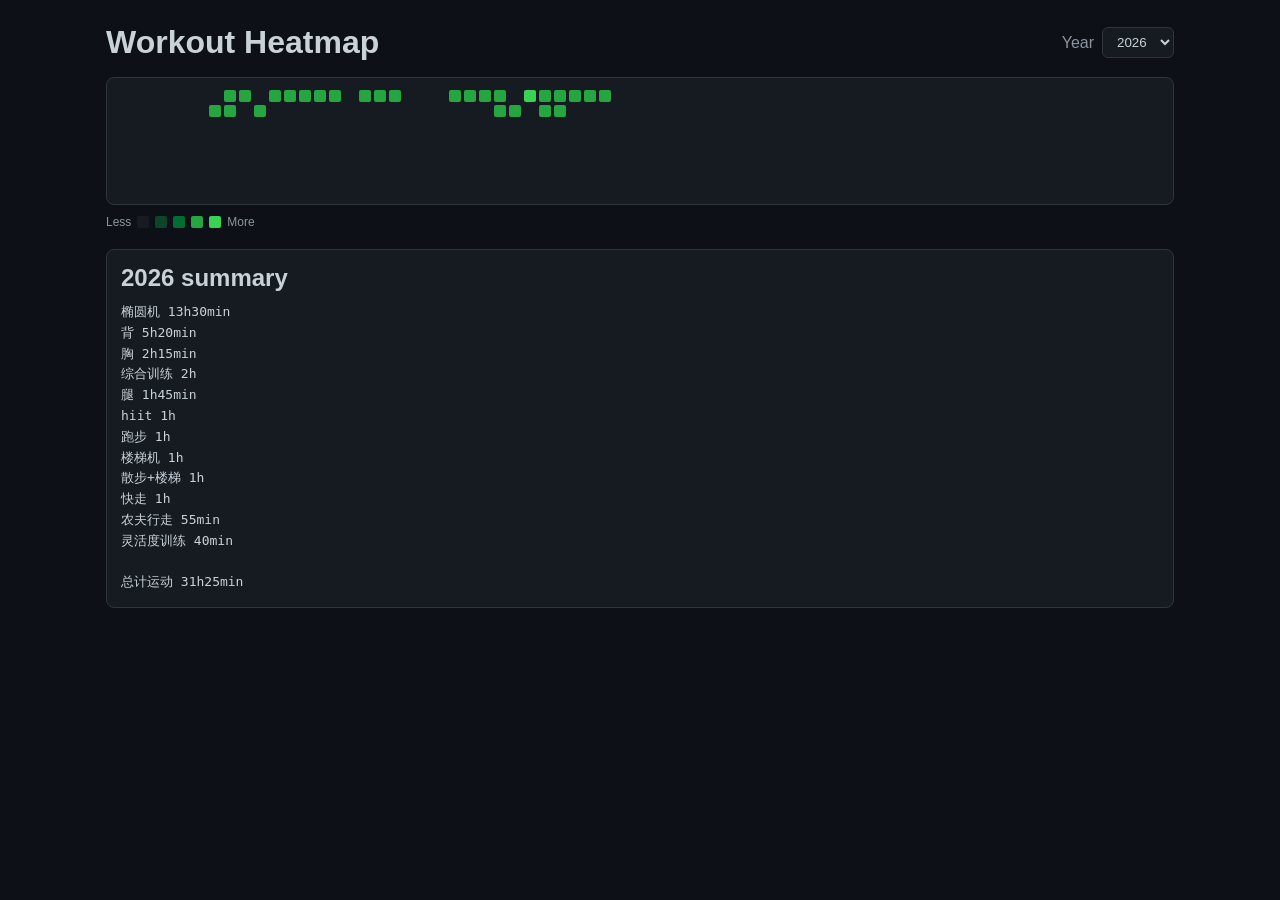
==== index.html @ 1a8935f0 "refactor(pages): serve from repo root and simplify yearly data loading" ====
<!doctype html>
<html lang="zh-CN">
  <head>
    <meta charset="UTF-8" />
    <meta name="viewport" content="width=device-width, initial-scale=1.0" />
    <title>Vita Workout Heatmap</title>
    <link rel="stylesheet" href="./styles.css" />
  </head>
  <body>
    <main class="container">
      <header class="header">
        <h1>Workout Heatmap</h1>
        <div class="year-switcher">
          <label for="yearSelect">Year</label>
          <select id="yearSelect"></select>
        </div>
      </header>

      <section>
        <div id="heatmap" class="heatmap"></div>
        <div class="legend">
          <span>Less</span>
          <div class="swatch lv0"></div>
          <div class="swatch lv1"></div>
          <div class="swatch lv2"></div>
          <div class="swatch lv3"></div>
          <div class="swatch lv4"></div>
          <span>More</span>
        </div>
      </section>

      <section class="summary">
        <h2 id="summaryTitle"></h2>
        <pre id="summaryContent"></pre>
      </section>
    </main>

    <script src="./script.js"></script>
  </body>
</html>
---- styles.css ----
:root {
  --bg: #0d1117;
  --panel: #161b22;
  --text: #c9d1d9;
  --muted: #8b949e;
  --line: #30363d;
  --lv0: #161b22;
  --lv1: #0e4429;
  --lv2: #006d32;
  --lv3: #26a641;
  --lv4: #39d353;
}

* { box-sizing: border-box; }
body {
  margin: 0;
  background: var(--bg);
  color: var(--text);
  font-family: ui-sans-serif, -apple-system, BlinkMacSystemFont, "Segoe UI", Roboto, "PingFang SC", "Microsoft YaHei", sans-serif;
}

.container {
  max-width: 1100px;
  margin: 0 auto;
  padding: 24px 16px 40px;
}

.header {
  display: flex;
  justify-content: space-between;
  align-items: center;
  gap: 12px;
  margin-bottom: 16px;
}

h1, h2 { margin: 0; }

.year-switcher {
  display: flex;
  align-items: center;
  gap: 8px;
  color: var(--muted);
}

select {
  background: var(--panel);
  color: var(--text);
  border: 1px solid var(--line);
  border-radius: 6px;
  padding: 6px 10px;
}

.heatmap {
  display: grid;
  grid-template-columns: repeat(53, 12px);
  grid-template-rows: repeat(7, 12px);
  gap: 3px;
  overflow-x: auto;
  background: var(--panel);
  border: 1px solid var(--line);
  border-radius: 8px;
  padding: 12px;
}

.day {
  width: 12px;
  height: 12px;
  border-radius: 2px;
  background: var(--lv0);
}
.day.lv0 { background: var(--lv0); }
.day.lv1 { background: var(--lv1); }
.day.lv2 { background: var(--lv2); }
.day.lv3 { background: var(--lv3); }
.day.lv4 { background: var(--lv4); }

.legend {
  margin-top: 10px;
  display: flex;
  align-items: center;
  gap: 6px;
  color: var(--muted);
  font-size: 12px;
}

.swatch {
  width: 12px;
  height: 12px;
  border-radius: 2px;
}
.swatch.lv0 { background: var(--lv0); }
.swatch.lv1 { background: var(--lv1); }
.swatch.lv2 { background: var(--lv2); }
.swatch.lv3 { background: var(--lv3); }
.swatch.lv4 { background: var(--lv4); }

.summary {
  margin-top: 20px;
  background: var(--panel);
  border: 1px solid var(--line);
  border-radius: 8px;
  padding: 14px;
}

#summaryContent {
  margin: 10px 0 0;
  color: var(--text);
  white-space: pre-wrap;
  line-height: 1.6;
}
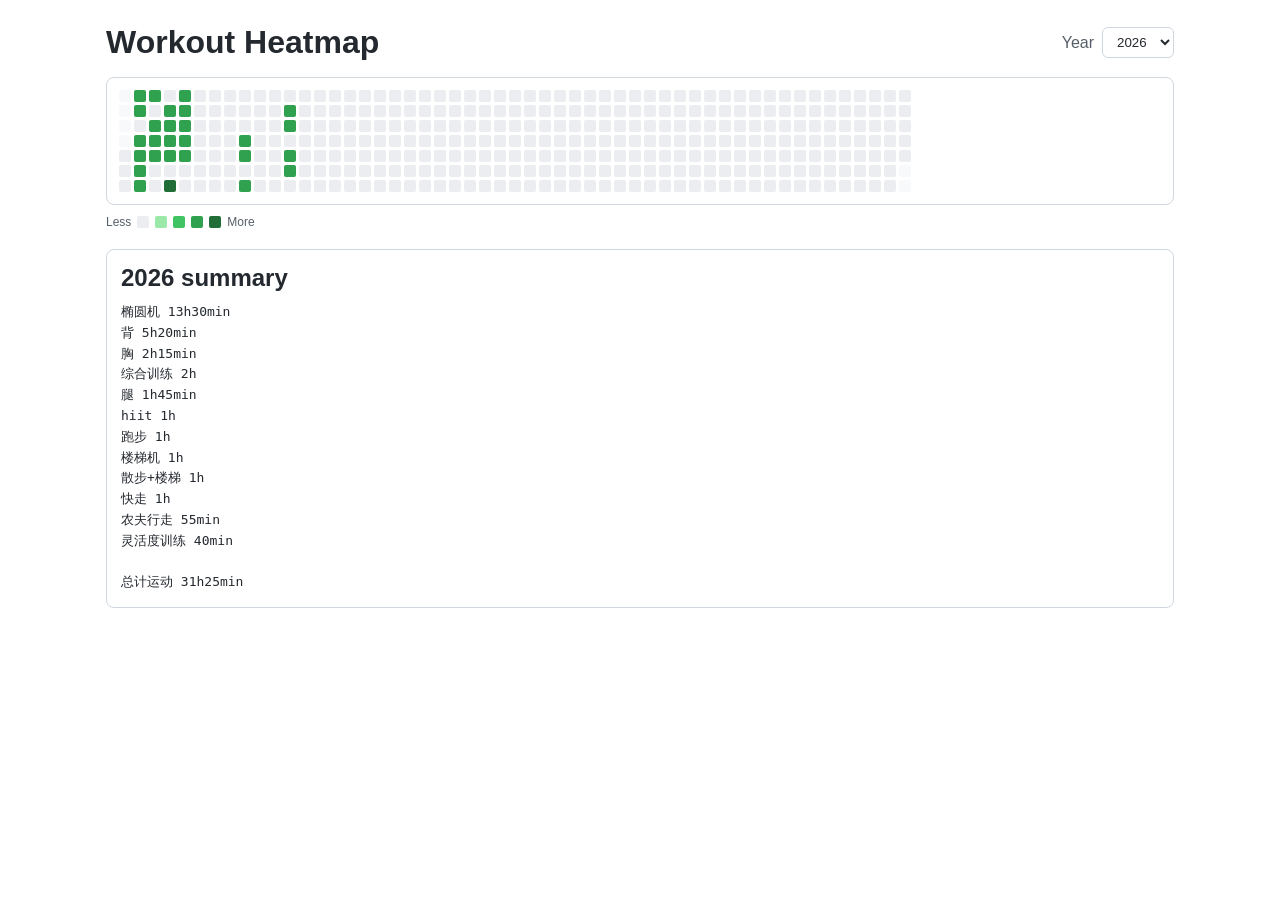
==== commit 223456c7: "fix(ui): custom heatmap tooltip for hover/touch interactions" ====
--- a/index.html
+++ b/index.html
@@ -18,6 +18,7 @@
 
       <section>
         <div id="heatmap" class="heatmap"></div>
+        <div id="tooltip" class="tooltip" hidden></div>
         <div class="legend">
           <span>Less</span>
           <div class="swatch lv0"></div>
--- a/styles.css
+++ b/styles.css
@@ -1,14 +1,14 @@
 :root {
-  --bg: #0d1117;
-  --panel: #161b22;
-  --text: #c9d1d9;
-  --muted: #8b949e;
-  --line: #30363d;
-  --lv0: #161b22;
-  --lv1: #0e4429;
-  --lv2: #006d32;
-  --lv3: #26a641;
-  --lv4: #39d353;
+  --bg: #ffffff;
+  --panel: #ffffff;
+  --text: #24292f;
+  --muted: #57606a;
+  --line: #d0d7de;
+  --lv0: #ebedf0;
+  --lv1: #9be9a8;
+  --lv2: #40c463;
+  --lv3: #30a14e;
+  --lv4: #216e39;
 }
 
 * { box-sizing: border-box; }
@@ -52,7 +52,7 @@
 
 .heatmap {
   display: grid;
-  grid-template-columns: repeat(53, 12px);
+  grid-auto-flow: column;
   grid-template-rows: repeat(7, 12px);
   gap: 3px;
   overflow-x: auto;
@@ -73,6 +73,7 @@
 .day.lv2 { background: var(--lv2); }
 .day.lv3 { background: var(--lv3); }
 .day.lv4 { background: var(--lv4); }
+.day.out-of-year { opacity: 0.35; }
 
 .legend {
   margin-top: 10px;
@@ -108,3 +109,18 @@
   white-space: pre-wrap;
   line-height: 1.6;
 }
+
+.tooltip {
+  position: fixed;
+  z-index: 9999;
+  max-width: 280px;
+  padding: 8px 10px;
+  background: #24292f;
+  color: #f6f8fa;
+  border-radius: 6px;
+  font-size: 12px;
+  line-height: 1.5;
+  box-shadow: 0 6px 18px rgba(0, 0, 0, 0.2);
+  pointer-events: none;
+  white-space: pre-wrap;
+}
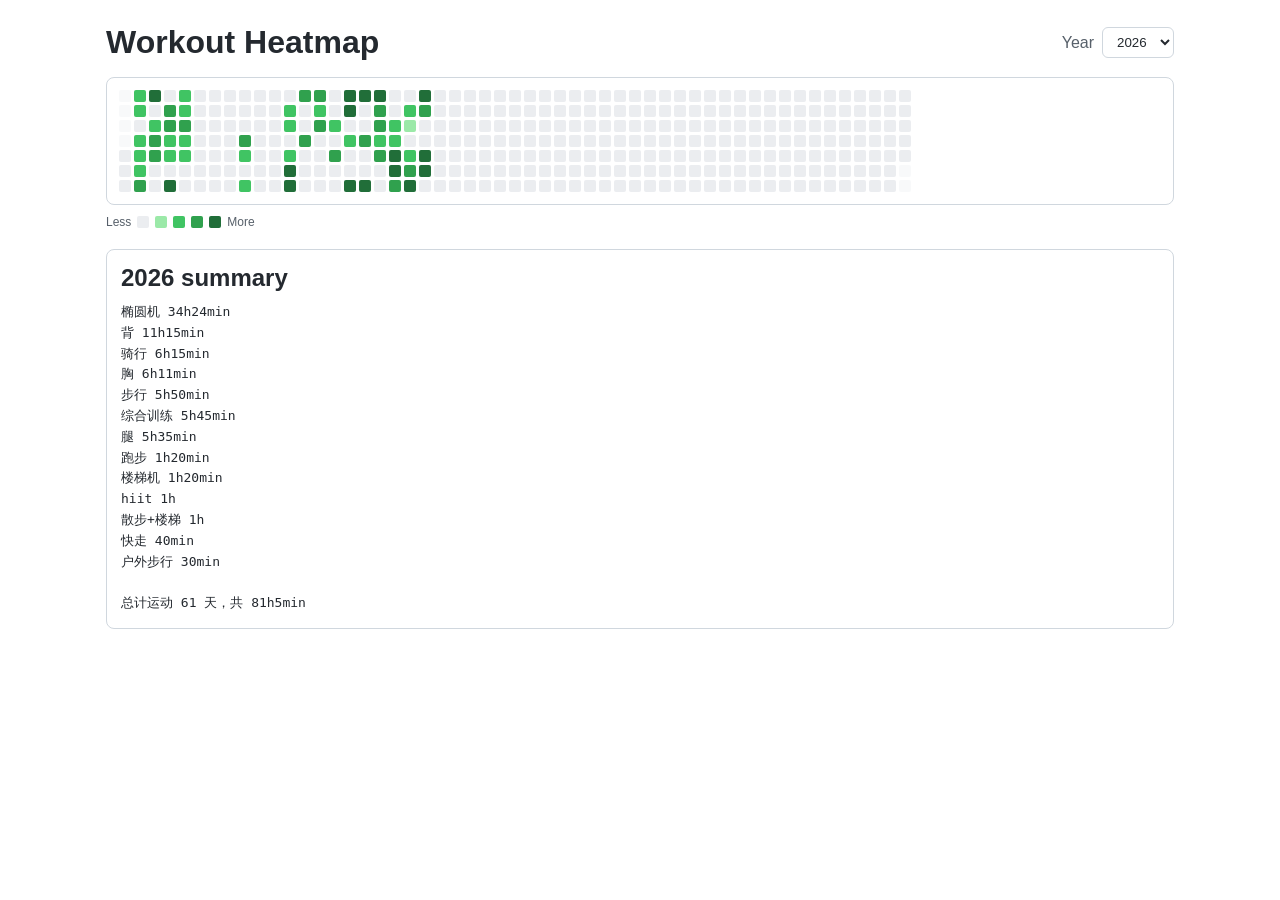
==== commit 2002ddd0: "Bust cache for workout data and script" ====
--- a/index.html
+++ b/index.html
@@ -36,6 +36,6 @@
       </section>
     </main>
 
-    <script src="./script.js"></script>
+    <script src="./script.js?v=2026-05-22-1"></script>
   </body>
 </html>
